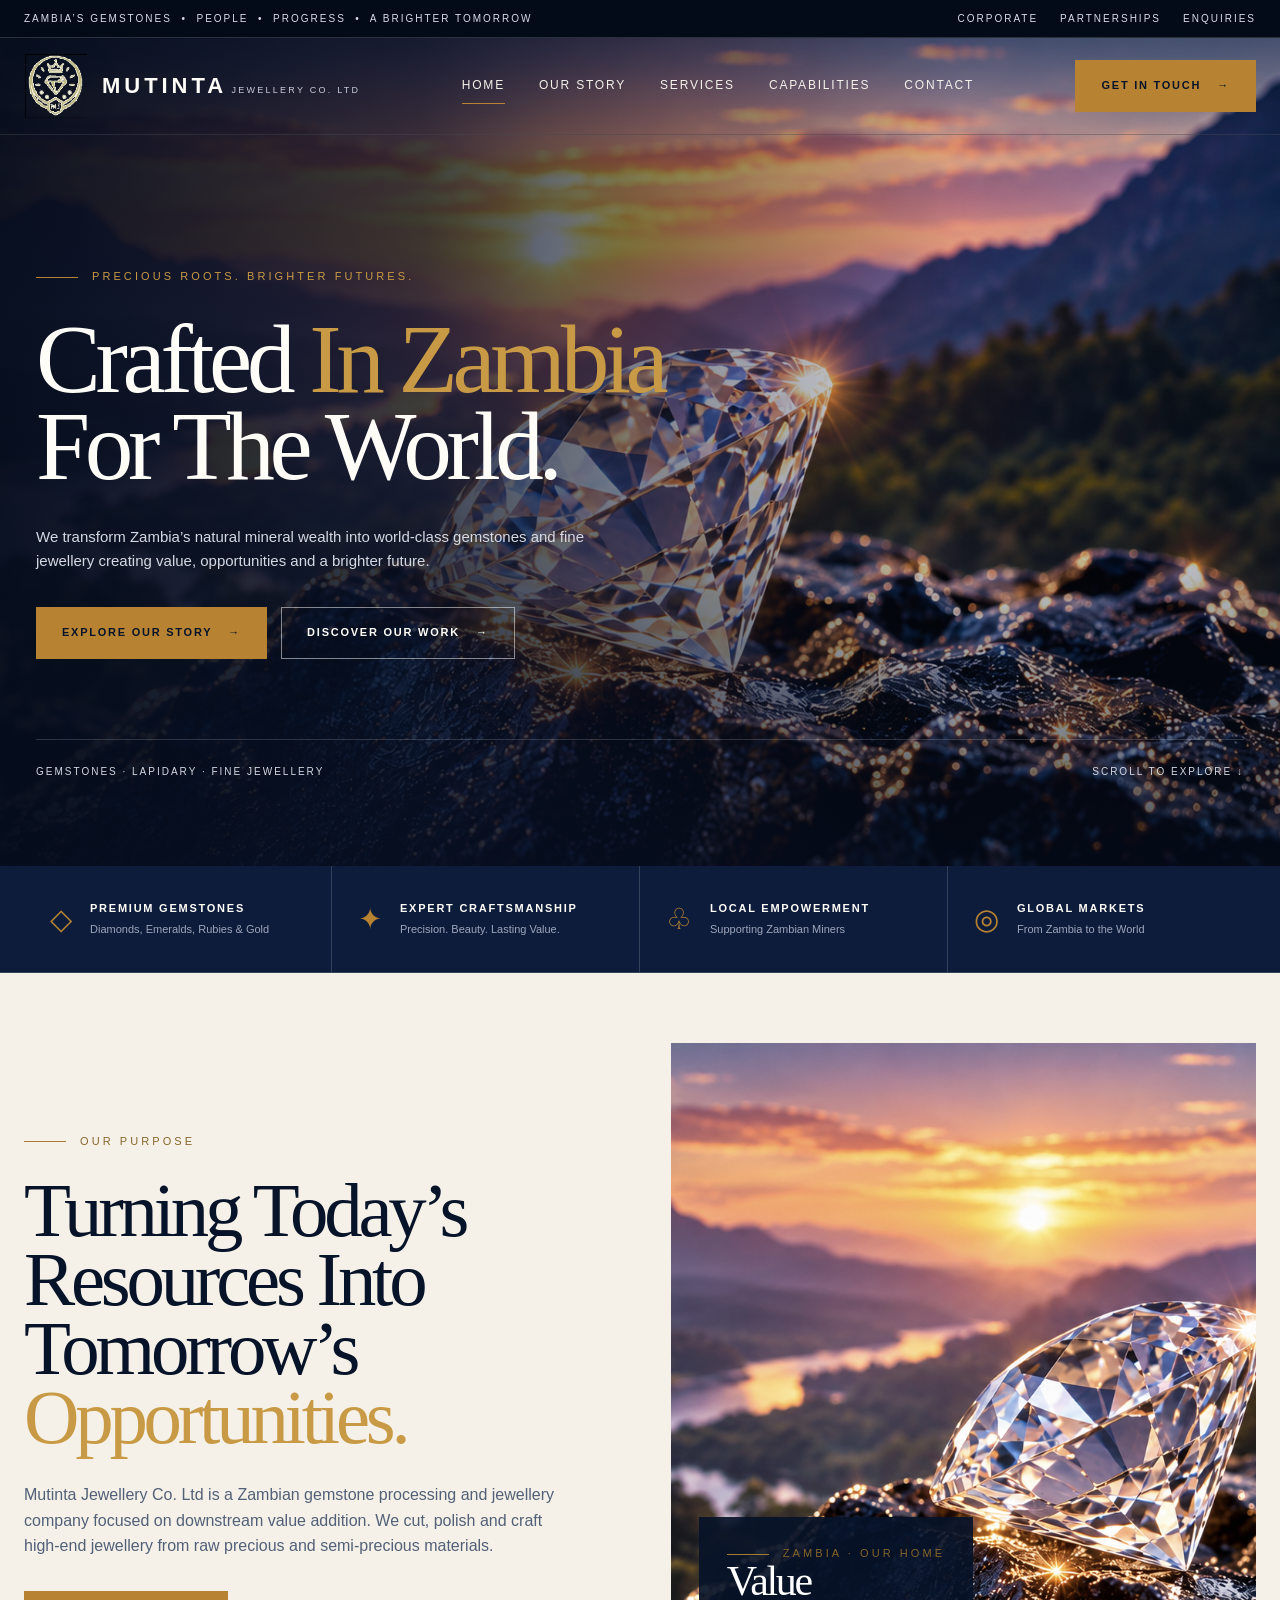
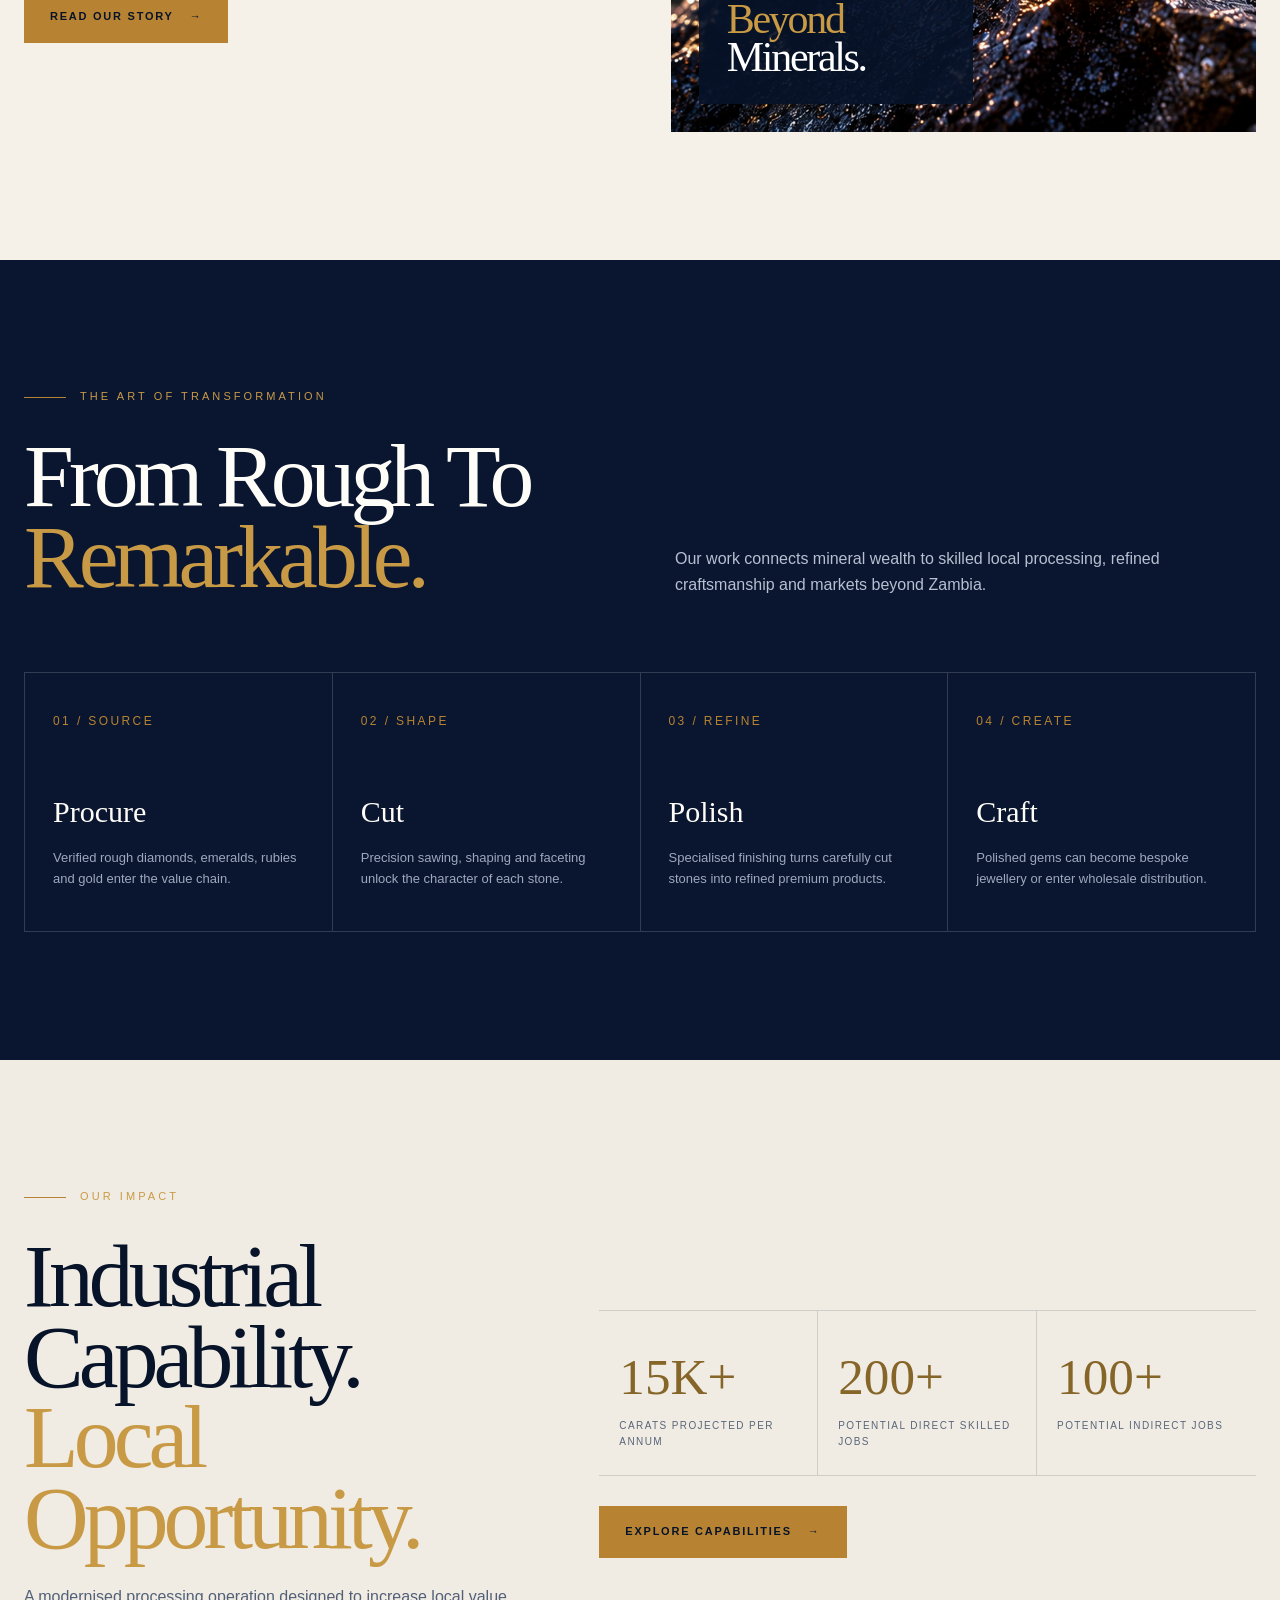
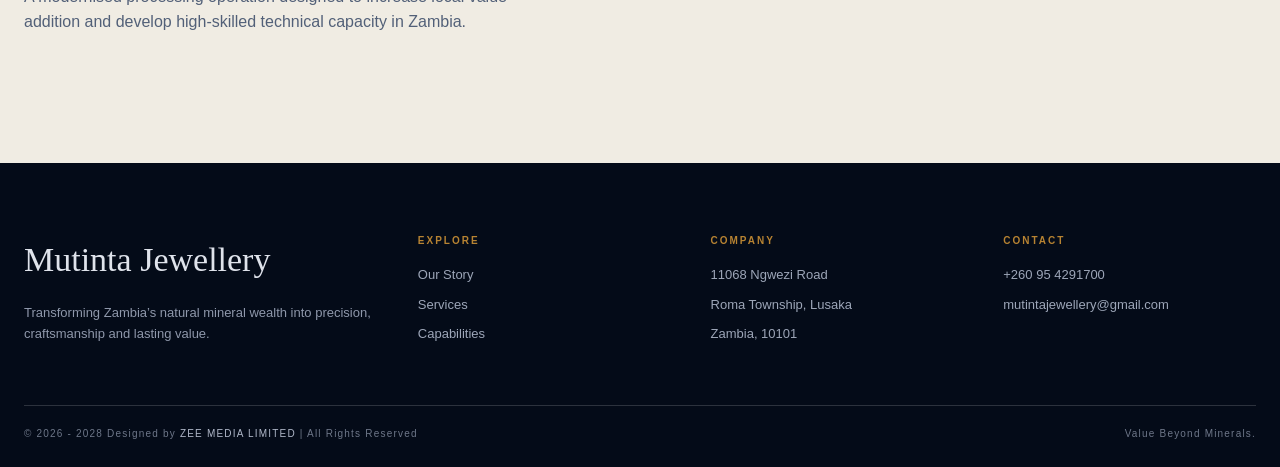
==== index.html @ 6885ca2f "first commit" ====
<!DOCTYPE html>
<html lang="en">
<head>
  <meta charset="UTF-8">
  <meta name="viewport" content="width=device-width, initial-scale=1.0">
  <meta name="description" content="Mutinta Jewellery Co. Ltd — Zambian gemstone processing, lapidary services and fine jewellery.">
  <title>Home | Mutinta Jewellery Co. Ltd</title>
  <link rel="stylesheet" href="style.css">
  <link rel="icon" type="image/png" href="assets/logo.png">
</head>
<body>

<header class="site-header">
  <div class="container nav">
    <a class="brand" href="index.html" aria-label="Mutinta Jewellery home">
      <img class="brand-logo" src="[data-uri]" alt="Mutinta Jewellery Co. Ltd logo">
      <span>
        <span class="brand-name">MUTINTA</span>
        <span class="brand-sub">JEWELLERY CO. LTD</span>
      </span>
    </a>

    <button class="menu-btn" type="button" aria-label="Open menu">☰</button>

    <nav class="nav-links" aria-label="Primary navigation">
      <a class="active" href="index.html">Home</a>
      <a class="" href="about.html">Our Story</a>
      <a class="" href="services.html">Services</a>
      <a class="" href="capabilities.html">Capabilities</a>
      <a class="" href="contact.html">Contact</a>
    </nav>

    <a class="nav-cta" href="contact.html">Get in touch <span>→</span></a>
  </div>
</header>


<div class="topbar">
  <div class="container">
    <span>Zambia’s gemstones&nbsp;&nbsp;•&nbsp;&nbsp;People&nbsp;&nbsp;•&nbsp;&nbsp;Progress&nbsp;&nbsp;•&nbsp;&nbsp;A brighter tomorrow</span>
    <span class="topbar-links"><span>Corporate</span><span>Partnerships</span><span>Enquiries</span></span>
  </div>
</div>

<main>
<section class="hero">
  <div class="hero-media" aria-hidden="true"></div>
  <div class="container hero-inner">
    <div class="hero-grid">
      <div>
        <div class="eyebrow reveal">Precious roots. Brighter futures.</div>
        <h1 class="display reveal">Crafted <span class="gold">In Zambia</span><br>For The World.</h1>
        <p class="hero-copy reveal">
          We transform Zambia’s natural mineral wealth into world-class gemstones and fine jewellery 
          creating value, opportunities and a brighter future.
        </p>
        <div class="hero-actions reveal">
          <a class="button" href="about.html">Explore our story <span>→</span></a>
          <a class="button ghost" href="services.html">Discover our work <span>→</span></a>
        </div>
      </div>


    </div>

    <div class="hero-bottom reveal">
      <span>Gemstones · Lapidary · Fine Jewellery</span>
      <span>Scroll to explore ↓</span>
    </div>
  </div>
</section>

<section class="feature-strip">
  <div class="container feature-grid">
    <div class="feature"><div class="feature-icon">◇</div><div><strong>Premium Gemstones</strong><span>Diamonds, Emeralds, Rubies & Gold</span></div></div>
    <div class="feature"><div class="feature-icon">✦</div><div><strong>Expert Craftsmanship</strong><span>Precision. Beauty. Lasting Value.</span></div></div>
    <div class="feature"><div class="feature-icon">♧</div><div><strong>Local Empowerment</strong><span>Supporting Zambian Miners</span></div></div>
    <div class="feature"><div class="feature-icon">◎</div><div><strong>Global Markets</strong><span>From Zambia to the World</span></div></div>
  </div>
</section>

<section class="light-section section">
  <div class="container purpose-grid">
    <div class="purpose-copy reveal">
      <div class="eyebrow">Our purpose</div>
      <h2 class="display">Turning Today’s Resources Into Tomorrow’s <span class="gold">Opportunities.</span></h2>
      <p>
        Mutinta Jewellery Co. Ltd is a Zambian gemstone processing and jewellery company focused on
        downstream value addition. We cut, polish and craft high-end jewellery from raw precious and
        semi-precious materials.
      </p>
      <a class="button" href="about.html" style="margin-top:32px">Read our story <span>→</span></a>
    </div>
    <div class="purpose-media reveal">
      <img src="assets/hero.jpg" alt="Gemstone against a Zambian-inspired landscape">
      <div class="purpose-card">
        <div class="eyebrow">Zambia · Our home</div>
        <div class="display">Value<br><span class="gold">Beyond</span><br>Minerals.</div>
      </div>
    </div>
  </div>
</section>

<section class="process section">
  <div class="container">
    <div class="process-head">
      <div class="reveal"><div class="eyebrow">The art of transformation</div><h2 class="display">From Rough To <span class="gold">Remarkable.</span></h2></div>
      <p class="reveal">Our work connects mineral wealth to skilled local processing, refined craftsmanship and markets beyond Zambia.</p>
    </div>

    <div class="process-grid">
      <article class="process-item reveal"><span class="process-no">01 / SOURCE</span><h3>Procure</h3><p>Verified rough diamonds, emeralds, rubies and gold enter the value chain.</p></article>
      <article class="process-item reveal"><span class="process-no">02 / SHAPE</span><h3>Cut</h3><p>Precision sawing, shaping and faceting unlock the character of each stone.</p></article>
      <article class="process-item reveal"><span class="process-no">03 / REFINE</span><h3>Polish</h3><p>Specialised finishing turns carefully cut stones into refined premium products.</p></article>
      <article class="process-item reveal"><span class="process-no">04 / CREATE</span><h3>Craft</h3><p>Polished gems can become bespoke jewellery or enter wholesale distribution.</p></article>
    </div>
  </div>
</section>

<section class="capacity section">
  <div class="container capacity-grid">
    <div class="reveal">
      <div class="eyebrow">Our impact</div>
      <h2 class="display">Industrial Capability.<br><span class="gold">Local Opportunity.</span></h2>
      <p class="capacity-text">A modernised processing operation designed to increase local value addition and develop high-skilled technical capacity in Zambia.</p>
    </div>
    <div class="reveal">
      <div class="stat-grid">
        <div class="stat"><div class="stat-number">15K+</div><div class="stat-label">Carats projected per annum</div></div>
        <div class="stat"><div class="stat-number">200+</div><div class="stat-label">Potential direct skilled jobs</div></div>
        <div class="stat"><div class="stat-number">100+</div><div class="stat-label">Potential indirect jobs</div></div>
      </div>
      <a class="button" href="capabilities.html" style="margin-top:30px">Explore capabilities <span>→</span></a>
    </div>
  </div>
</section>
</main>


<footer>
  <div class="container">
    <div class="footer-grid">
      <div class="footer-brand">
        <h2>Mutinta Jewellery</h2>
        <p>Transforming Zambia’s natural mineral wealth into precision, craftsmanship and lasting value.</p>
      </div>
      <div>
        <h3>Explore</h3>
        <ul>
          <li><a href="about.html">Our Story</a></li>
          <li><a href="services.html">Services</a></li>
          <li><a href="capabilities.html">Capabilities</a></li>
        </ul>
      </div>
      <div>
        <h3>Company</h3>
        <ul>
          <li>11068 Ngwezi Road</li>
          <li>Roma Township, Lusaka</li>
          <li>Zambia, 10101</li>
        </ul>
      </div>
      <div>
        <h3>Contact</h3>
        <ul>
          <li><a href="tel:+260954291700">+260 95 4291700</a></li>
          <li><a href="mailto:mutintajewellery@gmail.com">mutintajewellery@gmail.com</a></li>
        </ul>
      </div>
    </div>
    <div class="footer-bottom">
     <span>
          &copy 2026 - 2028 Designed by
          <a href="https://zeemediatechnologies.com" target="_blank" rel="noopener noreferrer">
           ZEE MEDIA LIMITED
          </a>
          | All Rights Reserved
      </span>
      <span>Value Beyond Minerals.</span>
    </div>
  </div>
</footer>

<script src="script.js"></script>
</body>
</html>
---- style.css ----
/* =========================================================
   MUTINTA JEWELLERY — DESIGN 03
   Palette: Midnight Navy / Indigo / Champagne Gold / Ivory
   ========================================================= */

/* ---------- 01. RESET & TOKENS ---------- */
:root{
  --navy:#071329;
  --navy-2:#0d1c3b;
  --indigo:#202b56;
  --gold:#b78332;
  --gold-soft:#c99a45;
  --ivory:#f5f1e8;
  --white:#fffdf8;
  --muted:#b9bfd0;
  --line:rgba(255,255,255,.16);
  --dark-line:rgba(7,19,41,.14);
  --serif:Georgia,"Times New Roman",serif;
  --sans:Inter,Arial,Helvetica,sans-serif;
  --ease:cubic-bezier(.2,.8,.2,1);
  --max:1400px;
}

*{box-sizing:border-box;margin:0;padding:0}
html{scroll-behavior:smooth}
body{
  background:var(--navy);
  color:var(--white);
  font-family:var(--sans);
  line-height:1.6;
  overflow-x:hidden;
}
img{display:block;max-width:100%}
a{color:inherit;text-decoration:none}
button,input,textarea,select{font:inherit}
button{cursor:pointer}
::selection{background:var(--gold);color:var(--navy)}

.container{width:min(calc(100% - 48px),var(--max));margin:auto}
.section{padding:clamp(80px,10vw,160px) 0}
.eyebrow{
  display:flex;align-items:center;gap:14px;
  font-size:11px;letter-spacing:.28em;text-transform:uppercase;
  color:var(--gold-soft)
}
.eyebrow::before{content:"";width:42px;height:1px;background:var(--gold)}
.display{
  font-family:var(--serif);
  font-weight:400;
  letter-spacing:-.055em;
  line-height:.9;
}
.gold{color:var(--gold-soft)}
.muted{color:var(--muted)}
.reveal{opacity:0;transform:translateY(28px);transition:opacity .9s var(--ease),transform .9s var(--ease)}
.reveal.is-visible{opacity:1;transform:none}

/* ---------- 02. TOP BAR ---------- */
.topbar{
  min-height:38px;
  display:flex;align-items:center;
  background:#040b18;
  border-bottom:1px solid var(--line);
  font-size:10px;letter-spacing:.2em;text-transform:uppercase;
  color:#d7dbea; 
 
}
.topbar .container{display:flex;justify-content:space-between;gap:20px}
.topbar-links{display:flex;gap:22px} 

/* ---------- 03. HEADER ---------- */
.site-header{
  position:absolute;z-index:20;top:38px;left:0;right:0;
  border-bottom:1px solid rgba(255,255,255,.1);
  background:linear-gradient(to bottom,rgba(4,11,24,.35),transparent);
}
.nav{
  min-height:96px;
  display:flex;align-items:center;justify-content:space-between;gap:30px;
}
.brand{display:flex;align-items:center;gap:14px;min-width:250px}
.brand-logo{
  width:64px;height:64px;object-fit:contain;
  filter:drop-shadow(0 6px 18px rgba(0,0,0,.18));
}
.brand-name{font-size:22px;letter-spacing:.18em;font-weight:600}
.brand-sub{font-size:9px;letter-spacing:.25em;color:#c9cdd9;margin-top:2px}
.nav-links{display:flex;align-items:center;gap:34px;font-size:12px;letter-spacing:.15em;text-transform:uppercase}
.nav-links a{position:relative;padding:8px 0;color:#f4f2eb}
.nav-links a::after{
  content:"";position:absolute;left:0;right:100%;bottom:0;height:1px;
  background:var(--gold);transition:right .35s var(--ease)
}
.nav-links a:hover::after,.nav-links a.active::after{right:0}
.nav-cta,.button{
  display:inline-flex;align-items:center;justify-content:center;gap:16px;
  min-height:52px;padding:0 25px;
  background:var(--gold);color:#071329;
  border:1px solid var(--gold);
  text-transform:uppercase;letter-spacing:.16em;font-size:11px;font-weight:700;
  transition:transform .3s var(--ease),background .3s ease,color .3s ease;
}
.nav-cta:hover,.button:hover{transform:translateY(-3px);background:var(--gold-soft)}
.button.ghost{
  background:transparent;color:var(--white);border-color:rgba(255,255,255,.5)
}
.button.ghost:hover{background:rgba(255,255,255,.08)}
.menu-btn{display:none;background:none;border:0;color:white;font-size:26px}

/* ---------- 04. HERO ---------- */
.hero{
  min-height:92svh;
  position:relative;
  display:flex;align-items:flex-end;
  overflow:hidden;
  background:#070f22;
}
.hero-media{
  position:absolute;inset:0;
  background-image:
    linear-gradient(90deg,rgba(5,13,29,.96) 0%,rgba(7,16,36,.78) 33%,rgba(7,16,36,.12) 75%,rgba(7,16,36,.2)),
    linear-gradient(0deg,rgba(5,13,29,.65),transparent 45%),
    url("assets/hero.jpg");
  /* Keep the source artwork visible instead of forcing an aggressive full-screen crop. */
  background-size:auto 100%;
  background-repeat:no-repeat;
  background-position:right center;
  background-color:#071329;
  transform:scale(1.01);
  animation:heroZoom 16s ease-out forwards;
}
@keyframes heroZoom{to{transform:scale(1)}}
.hero-inner{
  position:relative;
  z-index:2;
 width: min(calc(100% - 72px), 1440px);
  margin:0 auto;
  padding:145px 0 86px;
}
.hero-grid{
  display:grid;
  grid-template-columns:minmax(0, 1fr) minmax(250px, 360px);
  gap:clamp(45px,6vw,95px);
  align-items:end;
}
.hero h1{
  font-size:clamp(58px,7.6vw,132px);
  max-width:860px;
  text-wrap:balance;
  margin-top: 30px;
}
.hero-copy{
  max-width:600px;
  margin-top:34px;
  font-size:clamp(15px,1.15vw,17px);
  color:#d5d9e3;
}
.hero-actions{
  display:flex;
  flex-wrap:wrap;
  gap:14px;
  margin-top:34px;
}
.hero-side{
  justify-self:end;
  width:min(100%, 330px);
  max-width:330px;
  border-left:1px solid rgba(240,210,154,.55);
  padding-left:28px;
}
.hero-side h3{font-family:var(--serif);font-size:32px;font-weight:400;line-height:1.05}
.hero-side p{margin-top:18px;color:#c6cad6;font-size:12px;letter-spacing:.12em;text-transform:uppercase}
.hero-bottom{
  margin-top:80px;padding-top:24px;border-top:1px solid var(--line);
  display:flex;justify-content:space-between;gap:20px;
  color:#d4d8e2;font-size:10px;letter-spacing:.2em;text-transform:uppercase;
}

/* ---------- 05. FEATURE STRIP ---------- */
.feature-strip{
  background:var(--navy-2);border-bottom:1px solid var(--line);
}
.feature-grid{display:grid;grid-template-columns:repeat(4,1fr)}
.feature{
  padding:30px 26px;border-right:1px solid var(--line);
  display:flex;gap:18px;align-items:center
}
.feature:last-child{border-right:0}
.feature-icon{font-family:var(--serif);font-size:29px;color:var(--gold)}
.feature strong{display:block;font-size:11px;letter-spacing:.16em;text-transform:uppercase}
.feature span{display:block;color:#9ea6bb;font-size:11px;margin-top:4px}

/* ---------- 06. PURPOSE ---------- */
.light-section{background:var(--ivory);color:var(--navy); padding-top:70px;}
.light-section .eyebrow{color:#866529}
.light-section .eyebrow::before{background:#a67b32}
.purpose-grid{display:grid;grid-template-columns:1.05fr .95fr;gap:0;min-height:650px}
.purpose-copy{padding:clamp(50px,7vw,100px) clamp(20px,7vw,100px) clamp(50px,7vw,100px) 0}
.purpose-copy h2{font-size:clamp(48px,6vw,88px);margin-top:25px}
.purpose-copy p{max-width:570px;margin-top:30px;color:#526078;font-size:16px}
.purpose-media{position:relative;min-height:550px;overflow:hidden}
.purpose-media img{width:100%;height:100%;object-fit:cover;filter:saturate(.8)}
.purpose-card{
  position:absolute;left:28px;bottom:28px;
  background:rgba(7,19,41,.92);color:white;
  padding:28px;max-width:300px;
}
.purpose-card .display{font-size:42px}

/* ---------- 07. PROCESS ---------- */
.process{background:#0a1630}
.process-head{display:grid;grid-template-columns:1fr 1fr;gap:70px;align-items:end}
.process-head h2{font-size:clamp(50px,7vw,105px);margin-top: 30px;}
.process-head p{color:#b7bfd0;max-width:500px}
.process-grid{
  margin-top:75px;display:grid;grid-template-columns:repeat(4,1fr);
  border-top:1px solid var(--line);border-left:1px solid var(--line)
}
.process-item{padding:34px 28px 42px;border-right:1px solid var(--line);border-bottom:1px solid var(--line);min-height:250px}
.process-no{font-size:12px;color:var(--gold);letter-spacing:.2em}
.process-item h3{font-family:var(--serif);font-size:30px;font-weight:400;margin-top:55px}
.process-item p{color:#9ea8bd;font-size:13px;margin-top:12px}

/* ---------- 08. CAPACITY ---------- */
.capacity{background:#f0ece3;color:var(--navy)}
.capacity-grid{display:grid;grid-template-columns:.85fr 1.15fr;gap:90px;align-items:center}
.capacity h2{font-size:clamp(50px,7vw,100px);margin-top: 30px;}
.capacity-text{color:#526078;max-width:520px;margin-top:25px}
.stat-grid{display:grid;grid-template-columns:repeat(3,1fr);border-top:1px solid var(--dark-line);border-bottom:1px solid var(--dark-line);margin-top:45px}
.stat{padding:25px 20px;border-right:1px solid var(--dark-line)}
.stat:last-child{border-right:0}
.stat-number{font-family:var(--serif);font-size:clamp(38px,4vw,58px);color:#866529}
.stat-label{font-size:10px;text-transform:uppercase;letter-spacing:.14em;color:#59657a}

/* ---------- 09. SERVICES ---------- */
.services{background:var(--navy);color:white}
.services-intro{display:grid;grid-template-columns:1fr 1fr;gap:70px}
.services-intro h1{font-size:clamp(65px,9vw,135px)}
.services-intro p{align-self:start;max-width:520px;color:#526078;margin-top: 125px;}
.service-list{margin-top:80px;border-top:1px solid var(--line)}
.service-row{
  display:grid;grid-template-columns:90px 1fr 1.2fr 80px;
  gap:25px;align-items:center;
  padding:34px 0;border-bottom:1px solid var(--line);
  transition:padding .4s var(--ease),background .4s ease;
}
.service-row:hover{padding-left:20px;padding-right:20px;background:rgba(255,255,255,.025)}
.service-number{color:var(--gold);font-size:12px;letter-spacing:.2em}
.service-row h2{font-family:var(--serif);font-size:clamp(30px,3vw,48px);font-weight:400}
.service-row p{color:#aeb6c7;font-size:13px}
.service-arrow{font-size:25px;color:var(--gold);text-align:right}

/* ---------- 10. CONTACT ---------- */
.contact{background:#f5f1e8;color:var(--navy)}
.contact-grid{display:grid;grid-template-columns:.8fr 1.2fr;gap:100px}
.contact h1{font-size:clamp(60px,8vw,120px);margin:30px}
.contact-lead{color:#59657a;max-width:470px;margin-top:25px}
.contact-details{margin-top:55px;display:grid;gap:20px}
.detail-label{font-size:10px;letter-spacing:.2em;text-transform:uppercase;color:#8a6a30}
.detail-value{font-size:15px;margin-top:4px}
.form{
  background:white;padding:clamp(28px,5vw,65px);
  box-shadow:0 20px 80px rgba(7,19,41,.09)
}
.form-grid{display:grid;grid-template-columns:1fr 1fr;gap:20px}
.field{display:grid;gap:8px;margin-bottom:20px}
.field.full{grid-column:1/-1}
.field label{font-size:10px;text-transform:uppercase;letter-spacing:.16em;color:#866529}
.field input,.field textarea,.field select{
  width:100%;border:0;border-bottom:1px solid #cbd0d8;
  padding:14px 0;outline:0;background:transparent;color:var(--navy);
}
.field textarea{min-height:110px;resize:vertical}
.field input:focus,.field textarea:focus,.field select:focus{border-color:#9c722a}
.form-note{font-size:11px;color:#778197;margin-top:15px}

/* ---------- 11. FOOTER ---------- */
footer{background:#040b18;color:#dfe3eb;padding:70px 0 25px}
.footer-grid{display:grid;grid-template-columns:1.4fr 1fr 1fr 1fr;gap:40px}
.footer-brand h2{font-family:var(--serif);font-weight:400;font-size:34px}
.footer-brand p{max-width:350px;color:#8f98ab;margin-top:16px;font-size:13px}
footer h3{font-size:10px;letter-spacing:.2em;text-transform:uppercase;color:var(--gold)}
footer ul{list-style:none;margin-top:16px;display:grid;gap:9px;color:#9da6b8;font-size:13px}
.footer-bottom{margin-top:60px;padding-top:20px;border-top:1px solid var(--line);display:flex;justify-content:space-between;color:#6e7789;font-size:10px;letter-spacing:.12em}
.footer-bottom a{
  color:#aeb6c7;
  text-decoration:none;
  transition:color .3s ease;
}

.footer-bottom a:hover{
  color:var(--gold);
}
/* ---------- 12. PAGE HERO ---------- */
.page-hero{
  min-height:65vh;display:flex;align-items:flex-end;
  background:
    linear-gradient(90deg,rgba(5,13,29,.95),rgba(5,13,29,.35)),
    url("assets/hero.jpg") center/cover;
    
}
.page-hero-inner{padding:180px 0 80px}
.page-hero h1{
  font-size:clamp(65px,9vw,135px);
  max-width:1000px;
  margin-top: 30px;
}

/* ---------- 13. MOBILE ---------- */
@media(max-width:1050px){
  .nav-links{gap:20px}
  .nav-cta{display:none}
  .hero-grid,.capacity-grid,.purpose-grid,.contact-grid{grid-template-columns:1fr}
  .hero-side{justify-self:start;margin-top:50px;width:min(100%,320px)}
  .purpose-media{min-height:500px}
  .process-grid{grid-template-columns:1fr 1fr}
  .footer-grid{grid-template-columns:1fr 1fr}
}
@media(max-width:780px){
  .topbar {
    display:none;
  }
  .container{width:min(calc(100% - 32px),var(--max))}
  .topbar-links{display:none}
  .topbar .container{justify-content:center}
  .site-header{top:38px}
  .nav{min-height:82px}
  .brand-logo{width:50px;height:50px}
  .brand-name{font-size:17px}
  .brand-sub{font-size:7px}
  .menu-btn{display:block}
  .nav-links{
    position:absolute;top:82px;left:16px;right:16px;
    display:none;flex-direction:column;align-items:flex-start;gap:0;
    padding:10px 22px;background:rgba(4,11,24,.98);border:1px solid var(--line)
  }
  .nav-links.open{display:flex}
  .nav-links a{width:100%;padding:15px 0}
  .hero-media{
    background-size:auto 100%;
    background-position:center right;
  }
  .hero-inner{
    width:min(calc(100% - 32px), 680px);
    padding:145px 0 52px;
  }
  .hero h1{font-size:clamp(54px,14vw,82px);max-width:100%}
  .hero-copy{font-size:15px}
  .hero-bottom{margin-top:55px;display:block;line-height:2}
  .feature-grid{grid-template-columns:1fr 1fr}
  .feature{border-bottom:1px solid var(--line)}
  .feature:nth-child(2){border-right:0}
  .services-intro,.process-head{grid-template-columns:1fr}
  .service-row{grid-template-columns:45px 1fr 35px}
  .service-row p{grid-column:2}
  .service-arrow{grid-column:3;grid-row:1}
  .stat-grid{grid-template-columns:1fr}
  .stat{border-right:0;border-bottom:1px solid var(--dark-line)}
  .stat:last-child{border-bottom:0}
  .form-grid{grid-template-columns:1fr}
  .field.full{grid-column:auto}
  .footer-grid{grid-template-columns:1fr 1fr}
  .footer-bottom{display:grid;gap:10px}
}
@media(max-width:480px){
  .feature-grid{grid-template-columns:1fr}
  .feature{border-right:0}
  .footer-grid{grid-template-columns:1fr}
  .hero-actions .button{width:100%}
}

@media(max-width:380px){
  .hero-inner{width:calc(100% - 28px);padding-top:132px}
  .hero h1{font-size:clamp(46px,13.5vw,66px)}
  .hero-copy{font-size:14px;line-height:1.65}
  .hero-actions{flex-direction:column;align-items:stretch}
  .hero-actions .button{width:100%;min-height:50px}
}
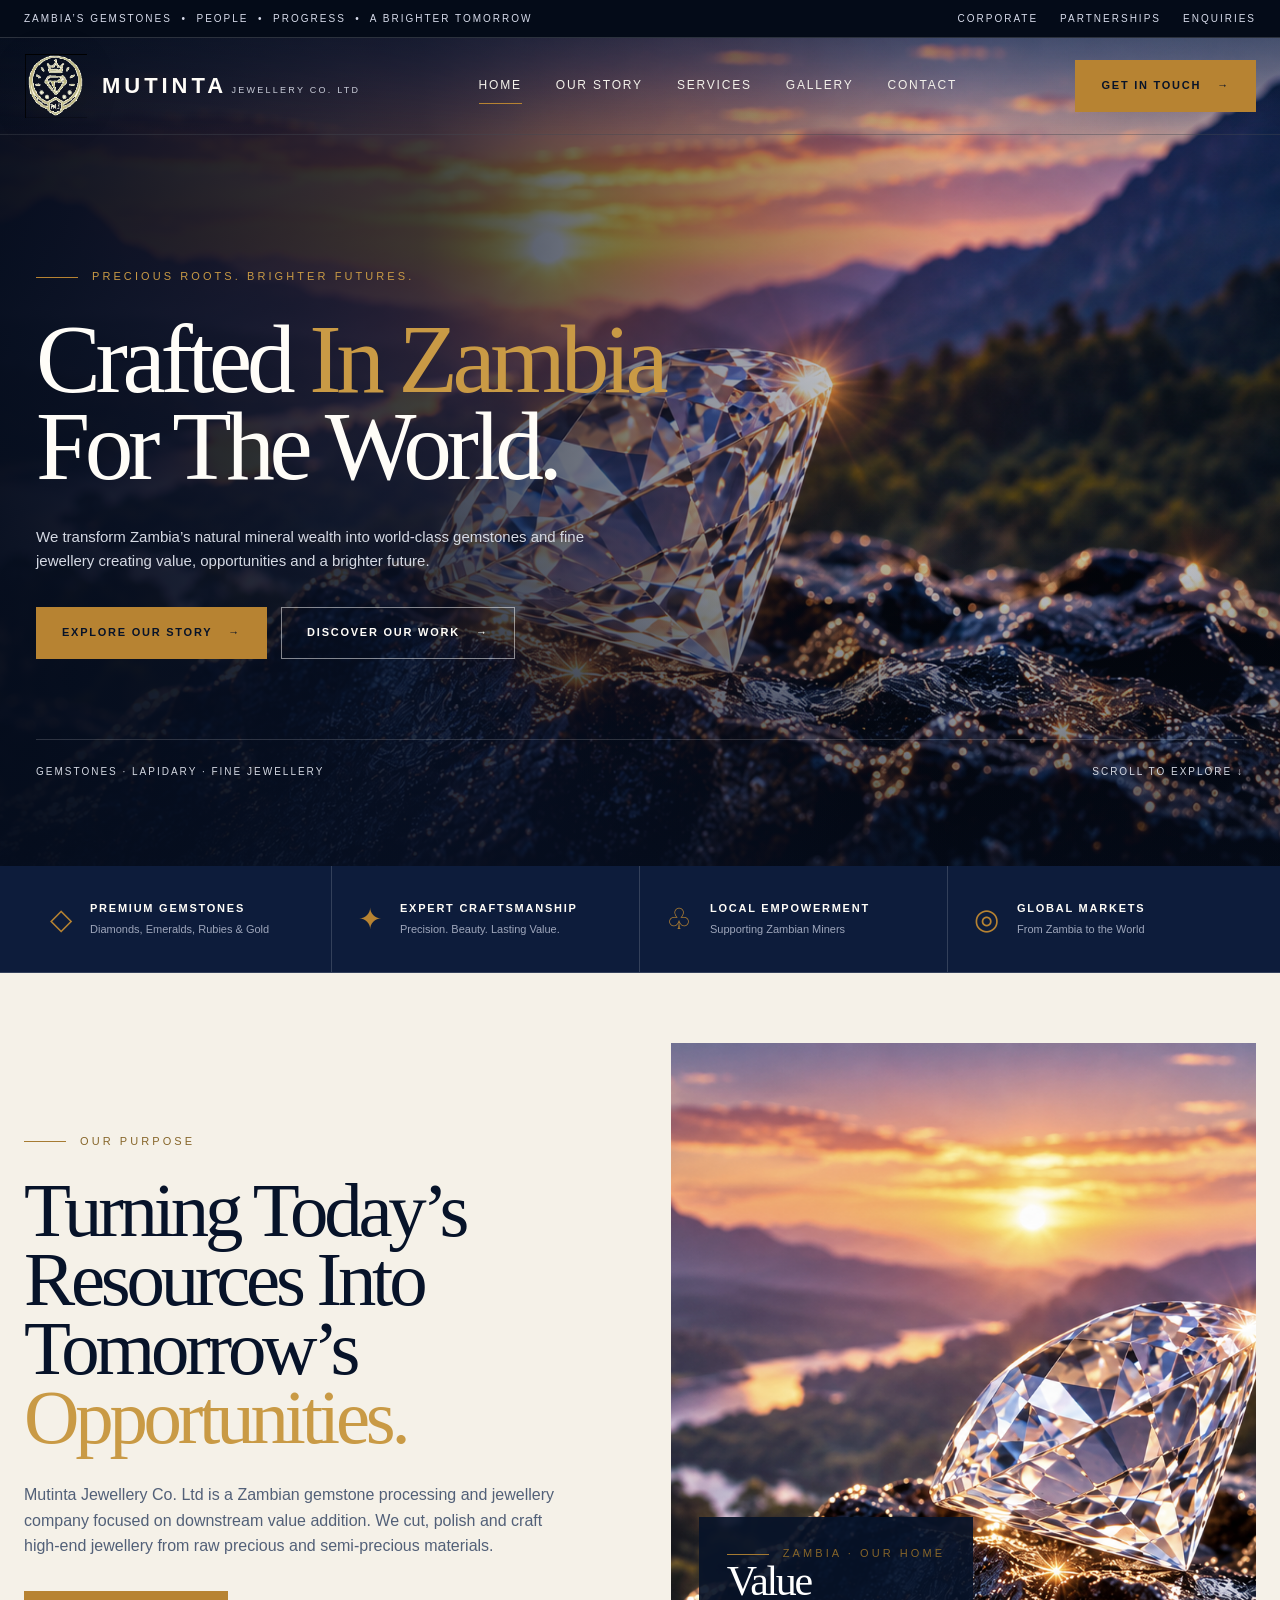
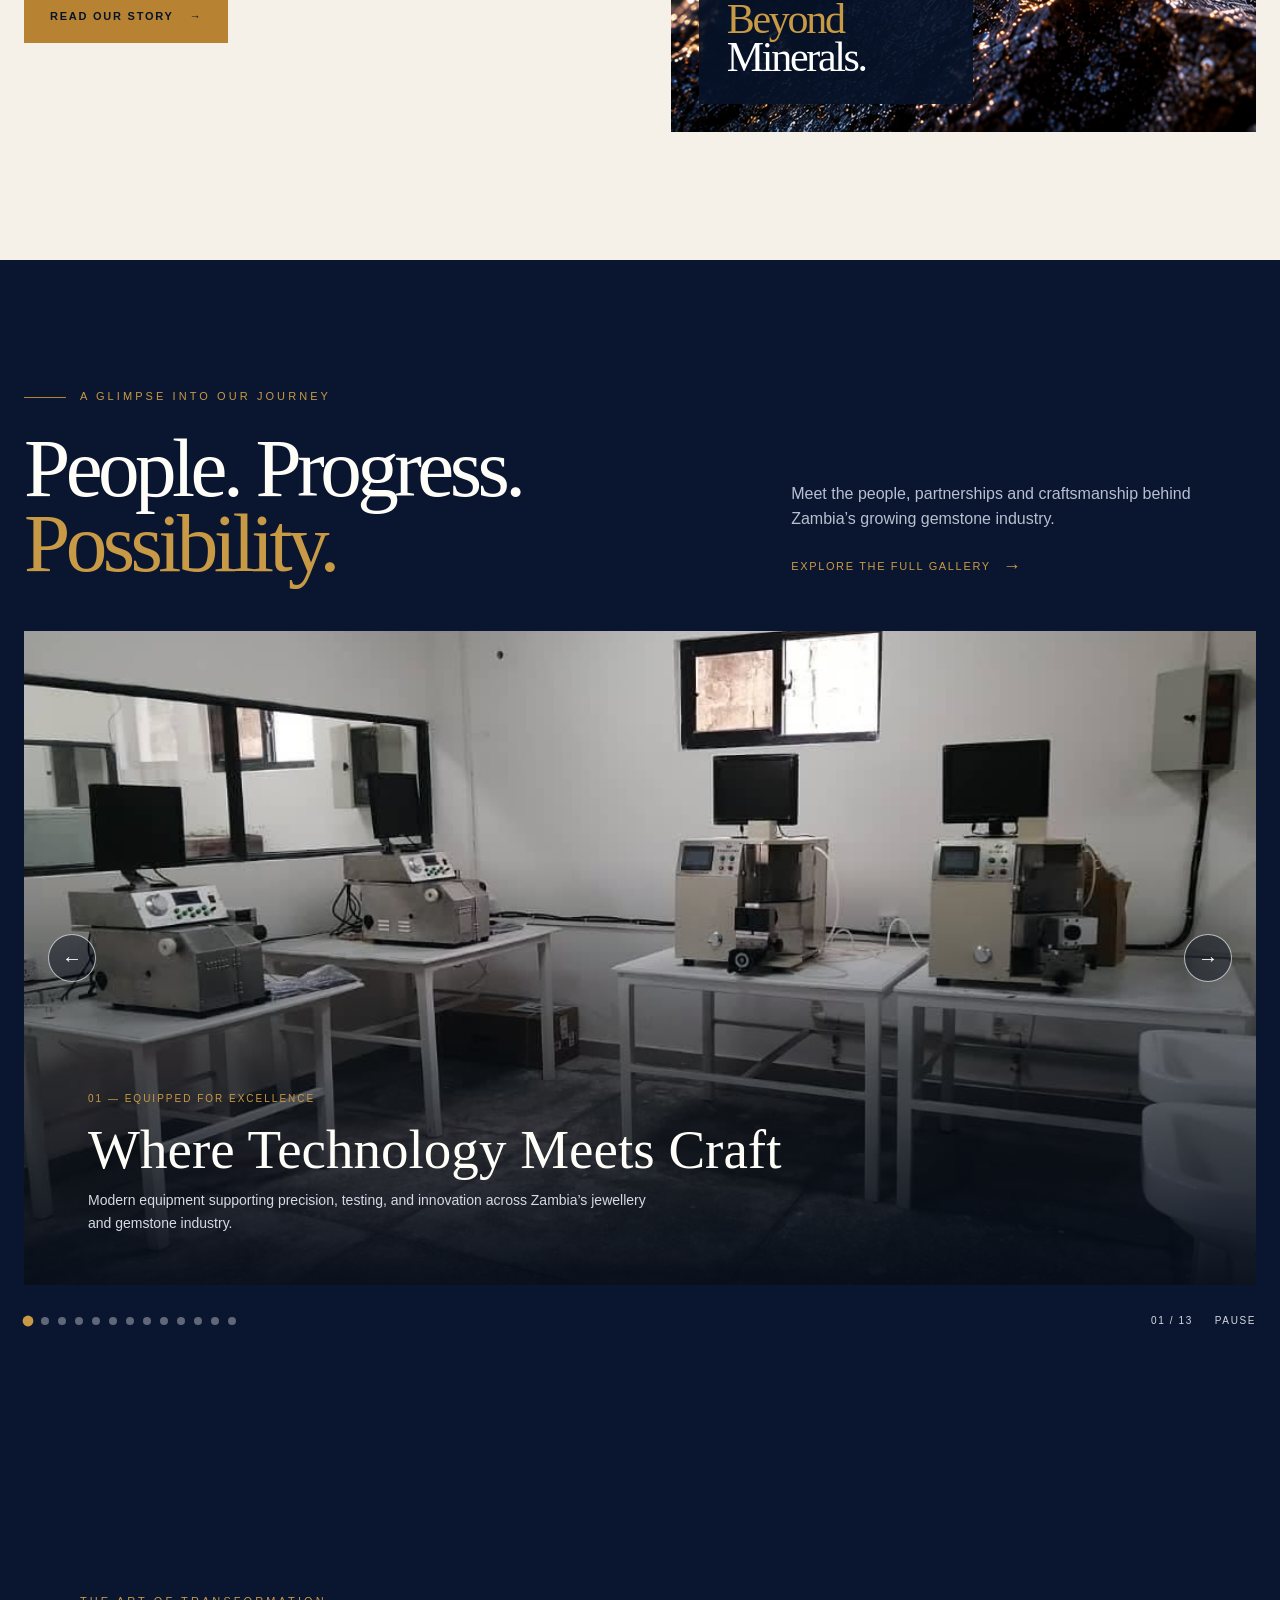
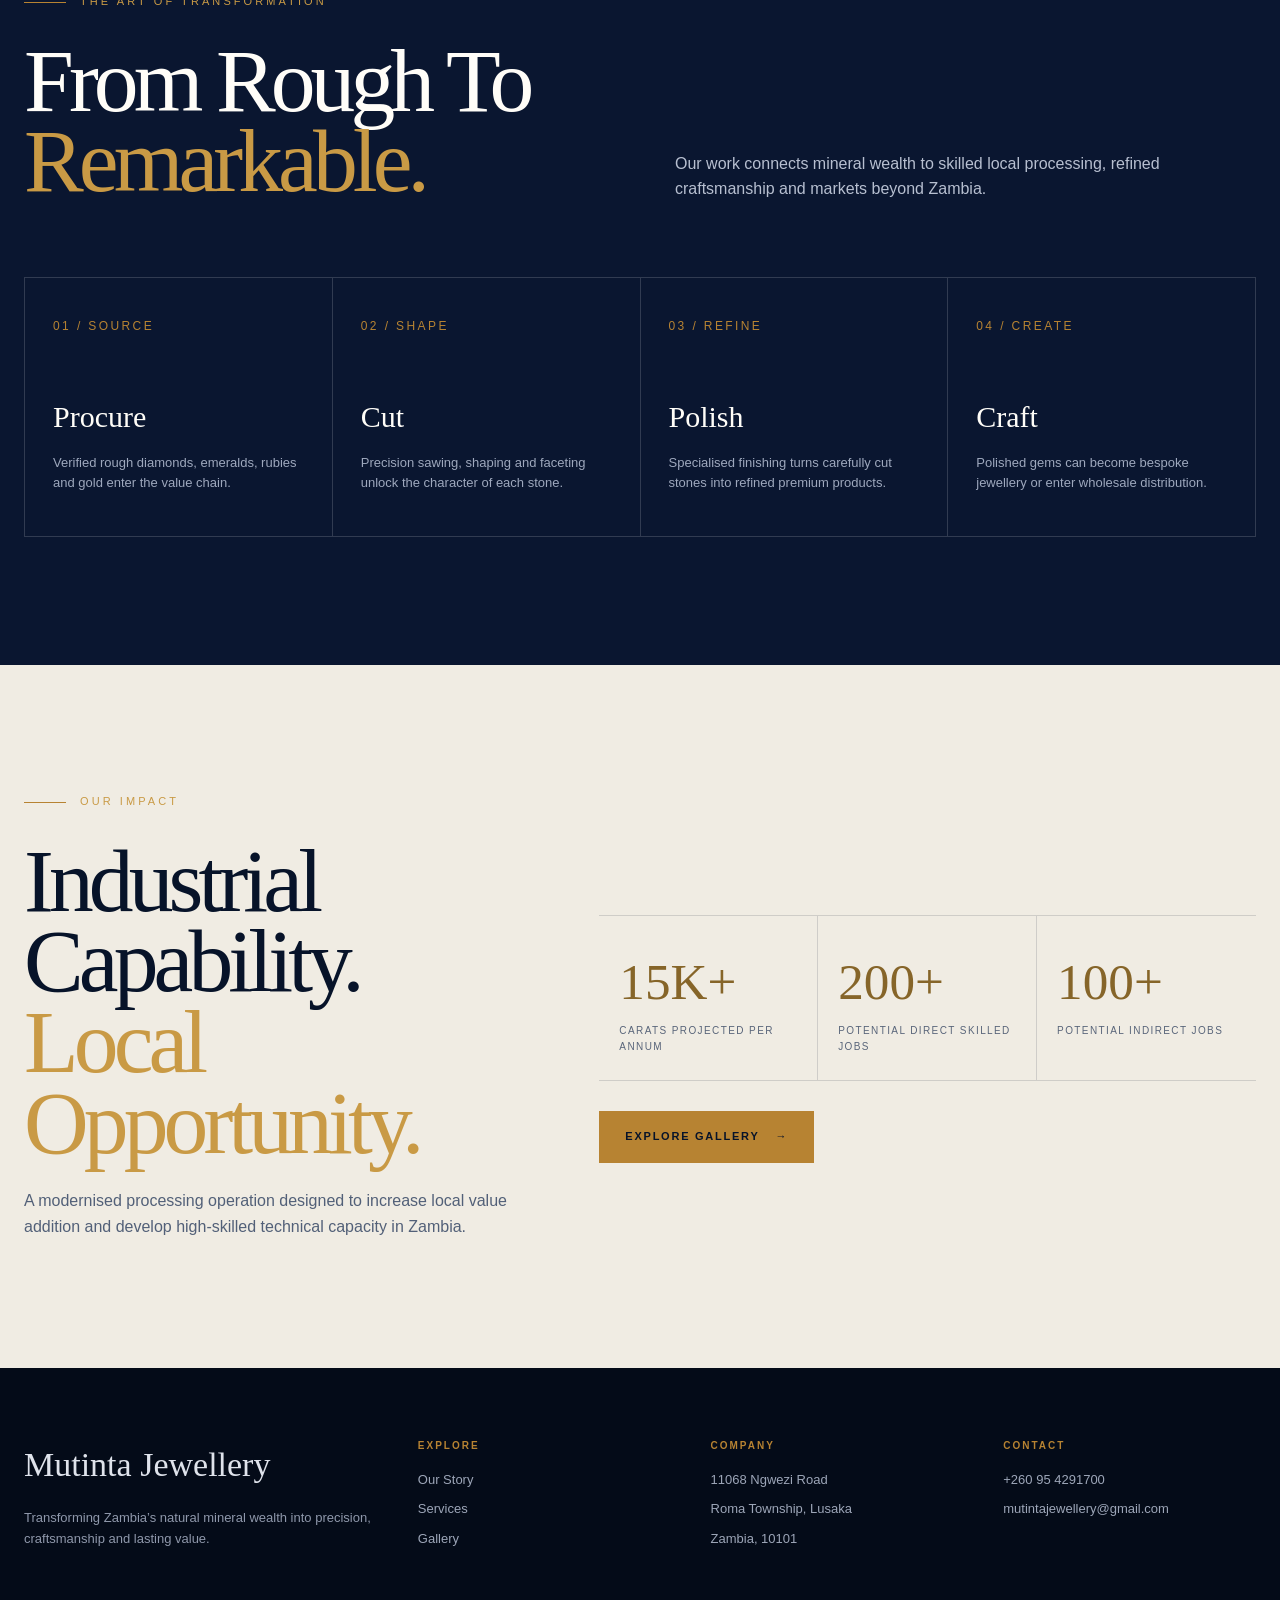
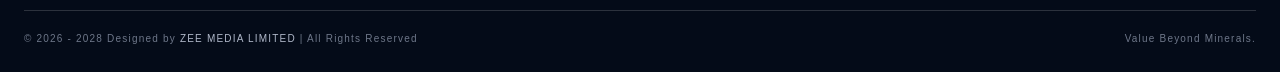
==== commit c9d8fd76: "Added gallary page" ====
--- a/index.html
+++ b/index.html
@@ -26,7 +26,7 @@
       <a class="active" href="index.html">Home</a>
       <a class="" href="about.html">Our Story</a>
       <a class="" href="services.html">Services</a>
-      <a class="" href="capabilities.html">Capabilities</a>
+      <a class="" href="gallary.html">Gallery</a>
       <a class="" href="contact.html">Contact</a>
     </nav>
 
@@ -92,10 +92,63 @@
       <a class="button" href="about.html" style="margin-top:32px">Read our story <span>→</span></a>
     </div>
     <div class="purpose-media reveal">
-      <img src="assets/hero.jpg" alt="Gemstone against a Zambian-inspired landscape">
+      <img src="assets/hero.png" alt="Gemstone against a Zambian-inspired landscape">
       <div class="purpose-card">
         <div class="eyebrow">Zambia · Our home</div>
         <div class="display">Value<br><span class="gold">Beyond</span><br>Minerals.</div>
+      </div>
+    </div>
+  </div>
+</section>
+
+<section class="gallery-showcase section" aria-labelledby="gallery-showcase-title">
+  <div class="container">
+    <div class="gallery-showcase-head">
+      <div>
+        <div class="eyebrow">A glimpse into our journey</div>
+        <h2 class="display" id="gallery-showcase-title">People. Progress. <span class="gold">Possibility.</span></h2>
+      </div>
+      <div>
+        <p>Meet the people, partnerships and craftsmanship behind Zambia’s growing gemstone industry.</p>
+        <a class="gallery-showcase-link" href="gallary.html">Explore the full gallery <span>→</span></a>
+      </div>
+    </div>
+
+    <div
+      class="home-carousel"
+      role="region"
+      aria-roledescription="carousel"
+      aria-label="Mutinta Jewellery gallery slideshow"
+      tabindex="0"
+    >
+      <div class="home-carousel-frame">
+        <img
+          class="home-carousel-image"
+          src="assets/tech_1.jpg"
+          alt="Industry partners gathered outside a facility"
+          decoding="async"
+        >
+        <div class="home-carousel-caption" aria-live="off">
+          <span class="home-carousel-number">01 — Equipped for Excellence</span>
+          <h3>Where Technology Meets Craft</h3>
+          <p>Modern equipment supporting precision, testing, and innovation across Zambia’s jewellery and gemstone industry.</p>
+        </div>
+        <button class="home-carousel-arrow home-carousel-previous" type="button" aria-label="Show previous slide">
+          <span aria-hidden="true">←</span>
+        </button>
+        <button class="home-carousel-arrow home-carousel-next" type="button" aria-label="Show next slide">
+          <span aria-hidden="true">→</span>
+        </button>
+      </div>
+
+      <div class="home-carousel-controls">
+        <div class="home-carousel-dots" aria-label="Choose a slide"></div>
+        <div class="home-carousel-utilities">
+          <span class="home-carousel-count" aria-live="polite" aria-atomic="true">01 / 13</span>
+          <button class="home-carousel-toggle" type="button" aria-label="Pause slideshow">
+            Pause
+          </button>
+        </div>
       </div>
     </div>
   </div>
@@ -130,7 +183,7 @@
         <div class="stat"><div class="stat-number">200+</div><div class="stat-label">Potential direct skilled jobs</div></div>
         <div class="stat"><div class="stat-number">100+</div><div class="stat-label">Potential indirect jobs</div></div>
       </div>
-      <a class="button" href="capabilities.html" style="margin-top:30px">Explore capabilities <span>→</span></a>
+      <a class="button" href="gallary.html" style="margin-top:30px">Explore gallery <span>→</span></a>
     </div>
   </div>
 </section>
@@ -149,7 +202,7 @@
         <ul>
           <li><a href="about.html">Our Story</a></li>
           <li><a href="services.html">Services</a></li>
-          <li><a href="capabilities.html">Capabilities</a></li>
+          <li><a href="gallary.html">Gallery</a></li>
         </ul>
       </div>
       <div>
--- a/style.css
+++ b/style.css
@@ -121,7 +121,7 @@
   background-image:
     linear-gradient(90deg,rgba(5,13,29,.96) 0%,rgba(7,16,36,.78) 33%,rgba(7,16,36,.12) 75%,rgba(7,16,36,.2)),
     linear-gradient(0deg,rgba(5,13,29,.65),transparent 45%),
-    url("assets/hero.jpg");
+    url("assets/hero.png");
   /* Keep the source artwork visible instead of forcing an aggressive full-screen crop. */
   background-size:auto 100%;
   background-repeat:no-repeat;
@@ -233,6 +233,85 @@
 .stat-number{font-family:var(--serif);font-size:clamp(38px,4vw,58px);color:#866529}
 .stat-label{font-size:10px;text-transform:uppercase;letter-spacing:.14em;color:#59657a}
 
+/* ---------- 09. GALLERY SHOWCASE ---------- */
+.gallery-showcase{background:#0a1630;color:var(--white)}
+.gallery-showcase-head{
+  display:grid;grid-template-columns:1.2fr .8fr;gap:70px;align-items:end;
+  margin-bottom:50px
+}
+.gallery-showcase-head h2{max-width:780px;margin-top:25px;font-size:clamp(48px,6.5vw,88px)}
+.gallery-showcase-head p{max-width:460px;color:#b7bfd0}
+.gallery-showcase-link{
+  display:inline-flex;align-items:center;gap:12px;margin-top:20px;
+  color:var(--gold-soft);font-size:11px;letter-spacing:.15em;text-transform:uppercase
+}
+.gallery-showcase-link span{font-size:18px;transition:transform .3s var(--ease)}
+.gallery-showcase-link:hover span{transform:translateX(4px)}
+.home-carousel{outline:none}
+.home-carousel:focus-visible{outline:2px solid var(--gold-soft);outline-offset:8px}
+.home-carousel-frame{
+  position:relative;aspect-ratio:16 / 8.5;min-height:360px;overflow:hidden;
+  background:#040b18
+}
+.home-carousel-frame::after{
+  content:"";position:absolute;inset:35% 0 0;
+  z-index:2;pointer-events:none;
+  background:linear-gradient(0deg,rgba(4,11,24,.93),transparent)
+}
+.home-carousel-image{
+  position:absolute;inset:0;width:100%;height:100%;object-fit:cover;object-position:center
+}
+.home-carousel-image-incoming{
+  z-index:1;opacity:0;transform:scale(1.025);
+  transition:opacity 1.3s cubic-bezier(.22,.61,.36,1),transform 2s cubic-bezier(.22,.61,.36,1)
+}
+.home-carousel-image-incoming.is-visible{opacity:1;transform:scale(1)}
+.home-carousel-caption{
+  position:absolute;z-index:3;left:clamp(24px,5vw,72px);right:clamp(90px,12vw,170px);
+  bottom:clamp(24px,4vw,56px);max-width:700px;
+  transition:opacity .45s ease,transform .65s cubic-bezier(.22,.61,.36,1)
+}
+.home-carousel.is-changing .home-carousel-caption{opacity:0;transform:translateY(12px)}
+.home-carousel-frame .home-carousel-image-incoming{pointer-events:none}
+@media(prefers-reduced-motion:reduce){
+  .home-carousel-image-incoming,.home-carousel-caption{transition:none}
+}
+.home-carousel-number{
+  color:var(--gold-soft);font-size:10px;letter-spacing:.2em;text-transform:uppercase
+}
+.home-carousel-caption h3{
+  margin-top:10px;font-family:var(--serif);font-weight:400;
+  font-size:clamp(30px,4.3vw,58px);line-height:1.08
+}
+.home-carousel-caption p{max-width:560px;margin-top:10px;color:#d5d9e3;font-size:14px}
+.home-carousel-arrow{
+  position:absolute;z-index:5;top:50%;width:48px;height:48px;
+  display:grid;place-items:center;transform:translateY(-50%);
+  border:1px solid rgba(255,255,255,.65);border-radius:50%;
+  background:rgba(4,11,24,.45);color:white;font-size:20px;
+  transition:background .25s ease,border-color .25s ease
+}
+.home-carousel-arrow:hover,.home-carousel-arrow:focus-visible{
+  background:var(--gold);border-color:var(--gold);color:var(--navy)
+}
+.home-carousel-previous{left:24px}
+.home-carousel-next{right:24px}
+.home-carousel-controls{display:flex;justify-content:space-between;align-items:center;gap:24px;padding-top:20px}
+.home-carousel-dots{display:flex;align-items:center;gap:9px;flex-wrap:wrap}
+.home-carousel-dot{
+  width:8px;height:8px;padding:0;border:0;border-radius:50%;
+  background:rgba(255,255,255,.35);transition:background .25s ease,transform .25s ease
+}
+.home-carousel-dot[aria-current="true"]{background:var(--gold-soft);transform:scale(1.35)}
+.home-carousel-dot:focus-visible,.home-carousel-toggle:focus-visible{
+  outline:2px solid var(--gold-soft);outline-offset:4px
+}
+.home-carousel-utilities{display:flex;align-items:center;gap:22px}
+.home-carousel-count,.home-carousel-toggle{
+  color:#d5d9e3;font-size:10px;letter-spacing:.16em;text-transform:uppercase
+}
+.home-carousel-toggle{padding:8px 0;border:0;background:transparent}
+
 /* ---------- 09. SERVICES ---------- */
 .services{background:var(--navy);color:white}
 .services-intro{display:grid;grid-template-columns:1fr 1fr;gap:70px}
@@ -297,7 +376,7 @@
   min-height:65vh;display:flex;align-items:flex-end;
   background:
     linear-gradient(90deg,rgba(5,13,29,.95),rgba(5,13,29,.35)),
-    url("assets/hero.jpg") center/cover;
+    url("assets/hero.png") center/cover;
     
 }
 .page-hero-inner{padding:180px 0 80px}
@@ -306,12 +385,43 @@
   max-width:1000px;
   margin-top: 30px;
 }
+.story-page-hero{background-position:center 44%}
+.story-page-inner{display:block}
+.story-page-inner h1{max-width:880px}
+.story-visuals{
+  display:grid;grid-template-columns:1.1fr .9fr;grid-template-rows:repeat(2,minmax(220px,1fr));
+  gap:18px;margin-top:70px
+}
+.story-visual-card{
+  position:relative;min-height:220px;overflow:hidden;background:var(--navy)
+}
+.story-visual-feature{grid-row:span 2;min-height:458px}
+.story-visual-card::after{
+  content:"";position:absolute;inset:35% 0 0;
+  background:linear-gradient(0deg,rgba(4,11,24,.82),transparent);pointer-events:none
+}
+.story-visual-card img{
+  width:100%;height:100%;position:absolute;inset:0;object-fit:cover;
+  transition:transform .8s var(--ease)
+}
+.story-visual-card:hover img{transform:scale(1.035)}
+.story-visual-card figcaption{
+  position:absolute;z-index:1;left:24px;right:20px;bottom:22px;
+  display:grid;gap:5px;color:white
+}
+.story-visual-card figcaption span{
+  color:var(--gold-soft);font-size:9px;letter-spacing:.2em;text-transform:uppercase
+}
+.story-visual-card figcaption strong{
+  font-family:var(--serif);font-size:clamp(20px,2.2vw,30px);font-weight:400;line-height:1.2
+}
 
 /* ---------- 13. MOBILE ---------- */
 @media(max-width:1050px){
   .nav-links{gap:20px}
   .nav-cta{display:none}
   .hero-grid,.capacity-grid,.purpose-grid,.contact-grid{grid-template-columns:1fr}
+  .gallery-showcase-head{grid-template-columns:1fr;gap:25px}
   .hero-side{justify-self:start;margin-top:50px;width:min(100%,320px)}
   .purpose-media{min-height:500px}
   .process-grid{grid-template-columns:1fr 1fr}
@@ -348,6 +458,21 @@
   .hero h1{font-size:clamp(54px,14vw,82px);max-width:100%}
   .hero-copy{font-size:15px}
   .hero-bottom{margin-top:55px;display:block;line-height:2}
+  .story-page-inner{padding-right:0}
+  .story-page-inner h1{max-width:100%;font-size:clamp(48px,11vw,72px)}
+  .story-visuals{grid-template-columns:1fr;grid-template-rows:none;gap:14px;margin-top:45px}
+  .story-visual-card,.story-visual-feature{grid-row:auto;min-height:260px}
+  .story-visual-feature{min-height:340px}
+  .home-carousel-frame{aspect-ratio:4 / 3;min-height:0}
+  .home-carousel-frame::after{inset:20% 0 0}
+  .home-carousel-caption{left:24px;right:76px;bottom:24px}
+  .home-carousel-caption p{font-size:12px}
+  .home-carousel-arrow{width:40px;height:40px}
+  .home-carousel-previous{left:14px}
+  .home-carousel-next{right:14px}
+  .home-carousel-controls{align-items:flex-start}
+  .home-carousel-dots{max-width:65%}
+  .home-carousel-utilities{gap:12px}
   .feature-grid{grid-template-columns:1fr 1fr}
   .feature{border-bottom:1px solid var(--line)}
   .feature:nth-child(2){border-right:0}
@@ -362,12 +487,27 @@
   .field.full{grid-column:auto}
   .footer-grid{grid-template-columns:1fr 1fr}
   .footer-bottom{display:grid;gap:10px}
+  .process-grid {
+    grid-template-columns: 1fr;
+  }
+  .process-item {
+    min-width: 0;
+  }
 }
 @media(max-width:480px){
   .feature-grid{grid-template-columns:1fr}
   .feature{border-right:0}
   .footer-grid{grid-template-columns:1fr}
   .hero-actions .button{width:100%}
+  .home-carousel-caption{left:18px;right:64px;bottom:18px}
+  .home-carousel-caption h3{font-size:27px}
+  .home-carousel-caption p{font-size:11px;line-height:1.5}
+  .home-carousel-number{font-size:9px}
+  .home-carousel-arrow{width:34px;height:34px;font-size:16px}
+  .home-carousel-previous{left:10px}
+  .home-carousel-next{right:10px}
+  .home-carousel-controls{gap:12px}
+  .home-carousel-dot{width:7px;height:7px}
 }
 
 @media(max-width:380px){
@@ -377,3 +517,75 @@
   .hero-actions{flex-direction:column;align-items:stretch}
   .hero-actions .button{width:100%;min-height:50px}
 }
+@media(prefers-reduced-motion:reduce){
+  .gallery-showcase-link span,.home-carousel-dot{transition:none}
+}
+/* =========================================================
+   PAGE PRELOADER
+   ========================================================= */
+
+#preloader{
+    position:fixed;
+    inset:0;
+    z-index:9999;
+    background:#071329;
+    display:flex;
+    align-items:center;
+    justify-content:center;
+    transition:opacity .8s ease, visibility .8s ease;
+}
+
+#preloader.loaded{
+    opacity:0;
+    visibility:hidden;
+    pointer-events:none;
+}
+
+.loader-content{
+    width:min(420px,80%);
+    text-align:center;
+}
+
+.loader-logo{
+    width:72px;
+    height:72px;
+    object-fit:contain;
+    margin:0 auto 25px;
+}
+
+.loader-brand{
+    font-family:var(--serif);
+    font-size:25px;
+    letter-spacing:.22em;
+    color:var(--white);
+    margin-left:.22em;
+}
+
+.loader-line{
+    width:100%;
+    height:1px;
+    background:rgba(255,255,255,.18);
+    margin-top:38px;
+    overflow:hidden;
+}
+
+.loader-line span{
+    display:block;
+    width:0%;
+    height:100%;
+    background:var(--gold-soft);
+    transition:width .2s ease;
+}
+
+.loader-meta{
+    display:flex;
+    justify-content:space-between;
+    margin-top:12px;
+    font-size:9px;
+    letter-spacing:.2em;
+    color:#aeb6c7;
+}
+
+#loader-percent{
+    color:var(--gold-soft);
+}
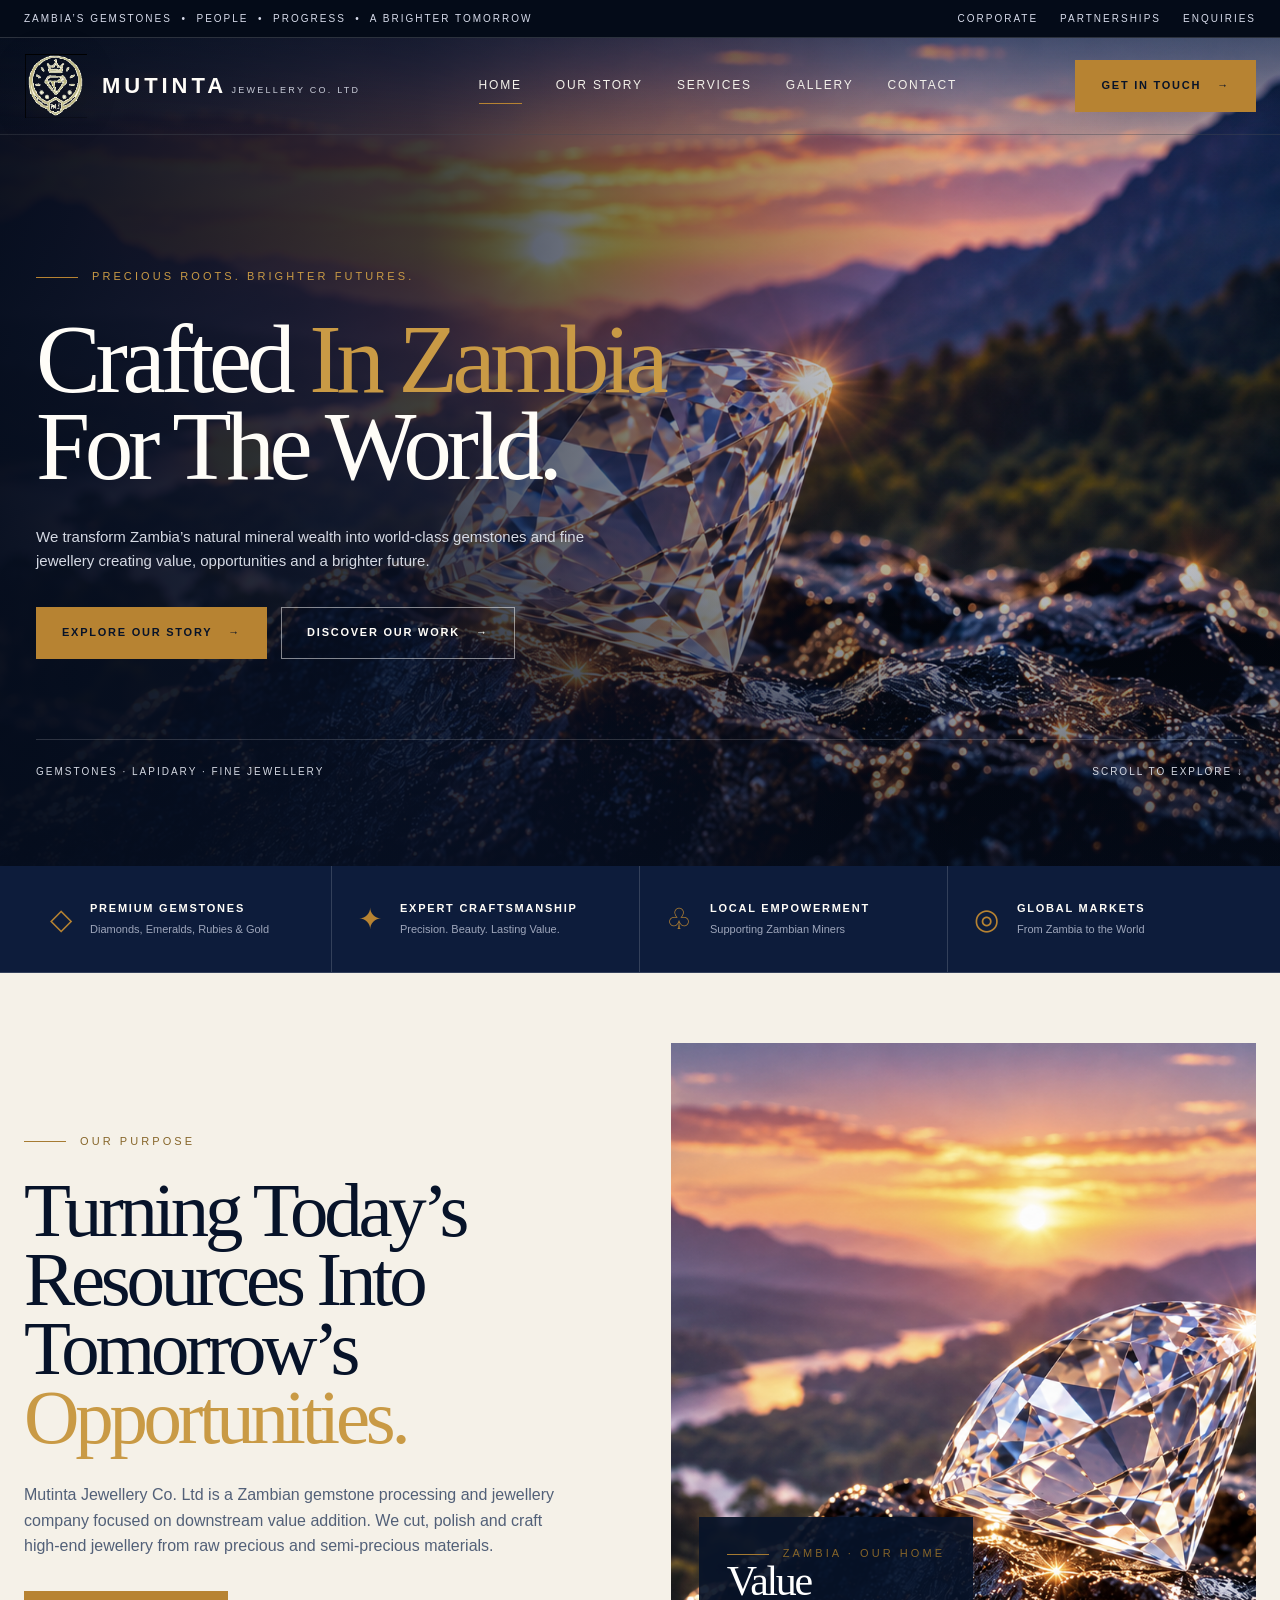
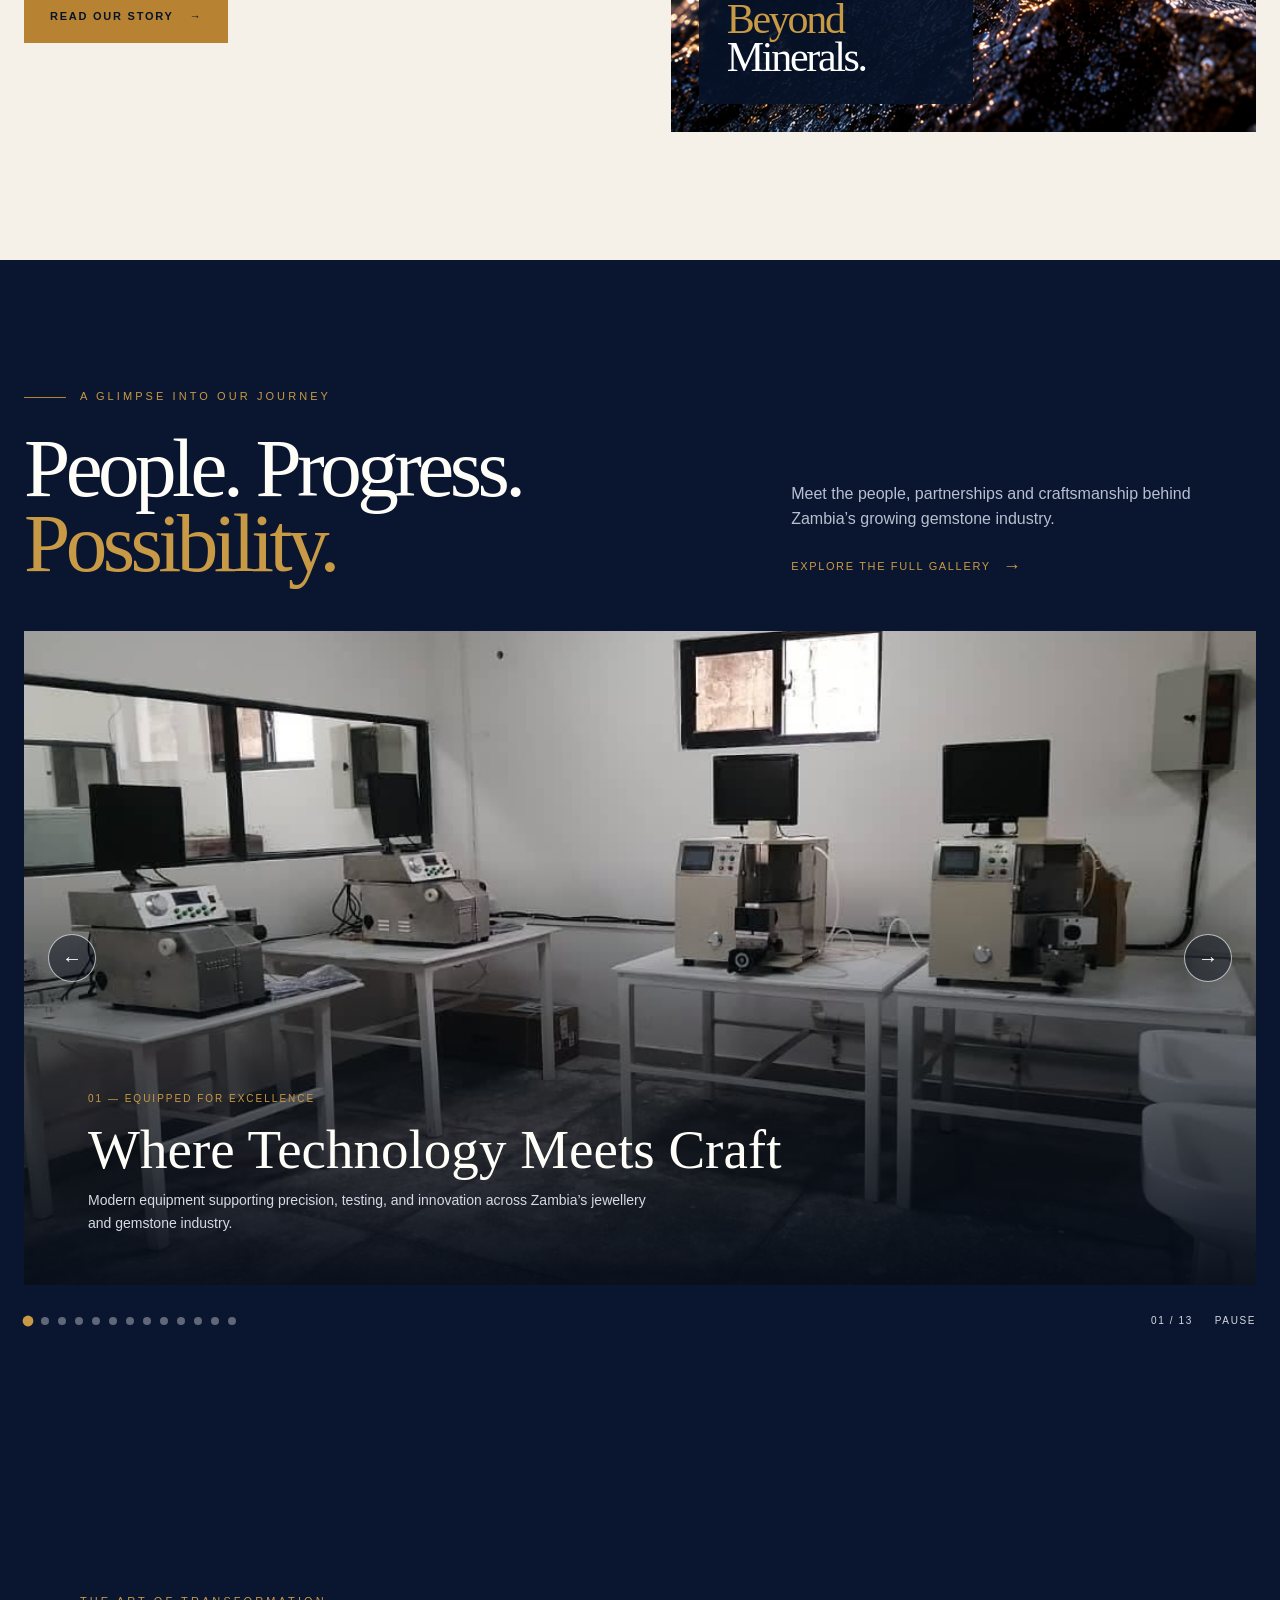
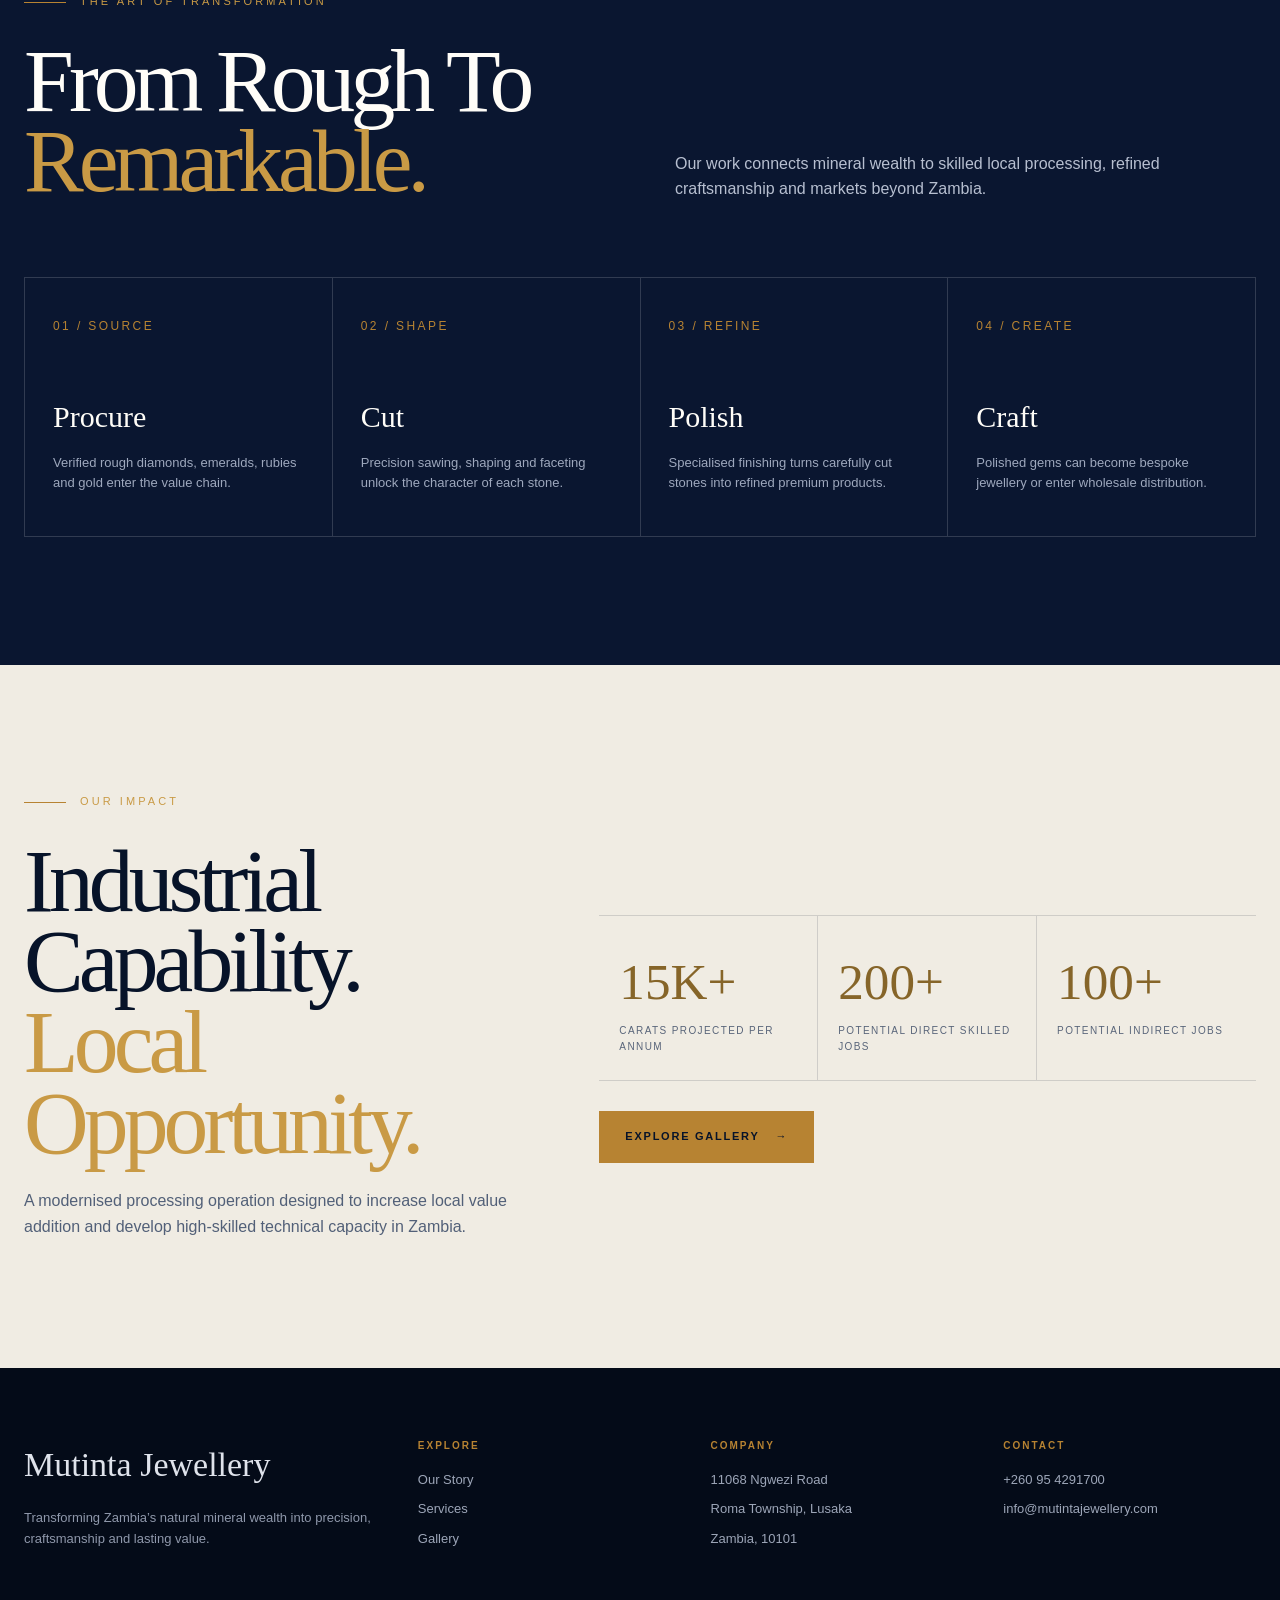
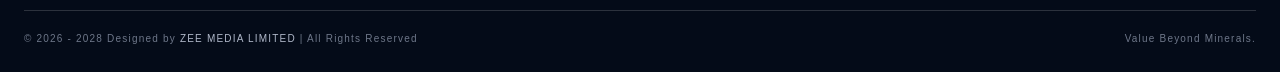
==== commit 1ba45bcc: "changed contact email" ====
--- a/index.html
+++ b/index.html
@@ -122,23 +122,25 @@
       tabindex="0"
     >
       <div class="home-carousel-frame">
-        <img
-          class="home-carousel-image"
-          src="assets/tech_1.jpg"
-          alt="Industry partners gathered outside a facility"
-          decoding="async"
-        >
+        <div class="home-carousel-visual">
+          <img
+            class="home-carousel-image"
+            src="assets/tech_1.jpg"
+            alt="Industry partners gathered outside a facility"
+            decoding="async"
+          >
+          <button class="home-carousel-arrow home-carousel-previous" type="button" aria-label="Show previous slide">
+            <span aria-hidden="true">←</span>
+          </button>
+          <button class="home-carousel-arrow home-carousel-next" type="button" aria-label="Show next slide">
+            <span aria-hidden="true">→</span>
+          </button>
+        </div>
         <div class="home-carousel-caption" aria-live="off">
           <span class="home-carousel-number">01 — Equipped for Excellence</span>
           <h3>Where Technology Meets Craft</h3>
           <p>Modern equipment supporting precision, testing, and innovation across Zambia’s jewellery and gemstone industry.</p>
         </div>
-        <button class="home-carousel-arrow home-carousel-previous" type="button" aria-label="Show previous slide">
-          <span aria-hidden="true">←</span>
-        </button>
-        <button class="home-carousel-arrow home-carousel-next" type="button" aria-label="Show next slide">
-          <span aria-hidden="true">→</span>
-        </button>
       </div>
 
       <div class="home-carousel-controls">
@@ -217,7 +219,7 @@
         <h3>Contact</h3>
         <ul>
           <li><a href="tel:+260954291700">+260 95 4291700</a></li>
-          <li><a href="mailto:mutintajewellery@gmail.com">mutintajewellery@gmail.com</a></li>
+          <li><a href="mailto:info@mutintajewellery.com">info@mutintajewellery.com</a></li>
         </ul>
       </div>
     </div>
--- a/style.css
+++ b/style.css
@@ -253,7 +253,8 @@
   position:relative;aspect-ratio:16 / 8.5;min-height:360px;overflow:hidden;
   background:#040b18
 }
-.home-carousel-frame::after{
+.home-carousel-visual{position:absolute;inset:0;overflow:hidden}
+.home-carousel-visual::after{
   content:"";position:absolute;inset:35% 0 0;
   z-index:2;pointer-events:none;
   background:linear-gradient(0deg,rgba(4,11,24,.93),transparent)
@@ -316,19 +317,49 @@
 .services{background:var(--navy);color:white}
 .services-intro{display:grid;grid-template-columns:1fr 1fr;gap:70px}
 .services-intro h1{font-size:clamp(65px,9vw,135px)}
-.services-intro p{align-self:start;max-width:520px;color:#526078;margin-top: 125px;}
-.service-list{margin-top:80px;border-top:1px solid var(--line)}
-.service-row{
-  display:grid;grid-template-columns:90px 1fr 1.2fr 80px;
-  gap:25px;align-items:center;
-  padding:34px 0;border-bottom:1px solid var(--line);
-  transition:padding .4s var(--ease),background .4s ease;
-}
-.service-row:hover{padding-left:20px;padding-right:20px;background:rgba(255,255,255,.025)}
-.service-number{color:var(--gold);font-size:12px;letter-spacing:.2em}
-.service-row h2{font-family:var(--serif);font-size:clamp(30px,3vw,48px);font-weight:400}
-.service-row p{color:#aeb6c7;font-size:13px}
-.service-arrow{font-size:25px;color:var(--gold);text-align:right}
+.services-intro p{align-self:start;max-width:520px;color:var(--muted);margin-top:clamp(24px,5vw,56px)}
+.service-list{
+  display:grid;grid-template-columns:repeat(2,minmax(0,1fr));
+  column-gap:clamp(24px,4vw,64px);row-gap:72px;align-items:start;margin-top:80px
+}
+.service-card{display:block;min-width:0}
+.service-card:nth-child(even){margin-top:64px}
+.service-visual{
+  position:relative;overflow:hidden;isolation:isolate;
+  aspect-ratio:1.3;background:var(--navy-2)
+}
+.service-visual::after{
+  position:absolute;inset:45% 0 0;z-index:1;content:"";
+  background:linear-gradient(0deg,rgba(4,11,24,.5),transparent);pointer-events:none
+}
+.service-image{
+  width:100%;height:100%;object-fit:cover;
+  transition:transform .8s var(--ease)
+}
+.service-card:hover .service-image,.service-card:focus-visible .service-image{transform:scale(1.045)}
+.service-number{
+  position:absolute;top:18px;left:18px;z-index:2;
+  display:grid;place-items:center;min-width:48px;height:34px;padding:0 10px;
+  border:1px solid rgba(255,255,255,.35);background:rgba(4,11,24,.58);
+  color:var(--gold-soft);font-size:10px;letter-spacing:.18em;backdrop-filter:blur(8px)
+}
+.service-arrow{
+  position:absolute;right:18px;bottom:18px;z-index:2;
+  display:grid;place-items:center;width:44px;height:44px;border-radius:50%;
+  background:var(--gold);color:var(--navy);font-size:20px;
+  transition:transform .35s var(--ease),background .35s ease
+}
+.service-card:hover .service-arrow,.service-card:focus-visible .service-arrow{
+  transform:rotate(45deg);background:var(--gold-soft)
+}
+.service-copy{padding:21px 4px 0;border-top:1px solid var(--line);margin-top:18px}
+.service-copy h2{
+  font-family:var(--serif);font-size:clamp(27px,3vw,40px);
+  font-weight:400;line-height:1.15;transition:color .3s ease
+}
+.service-card:hover .service-copy h2,.service-card:focus-visible .service-copy h2{color:var(--gold-soft)}
+.service-copy p{max-width:510px;margin-top:10px;color:var(--muted);font-size:13px}
+.service-card:focus-visible{outline:2px solid var(--gold-soft);outline-offset:8px}
 
 /* ---------- 10. CONTACT ---------- */
 .contact{background:#f5f1e8;color:var(--navy)}
@@ -463,9 +494,18 @@
   .story-visuals{grid-template-columns:1fr;grid-template-rows:none;gap:14px;margin-top:45px}
   .story-visual-card,.story-visual-feature{grid-row:auto;min-height:260px}
   .story-visual-feature{min-height:340px}
-  .home-carousel-frame{aspect-ratio:4 / 3;min-height:0}
-  .home-carousel-frame::after{inset:20% 0 0}
-  .home-carousel-caption{left:24px;right:76px;bottom:24px}
+  .home-carousel-frame{
+    display:flex;flex-direction:column;aspect-ratio:auto;min-height:0;overflow:visible
+  }
+  .home-carousel-visual{
+    position:relative;inset:auto;width:100%;aspect-ratio:4 / 3;flex:none
+  }
+  .home-carousel-visual::after{display:none}
+  .home-carousel-caption{
+    position:relative;inset:auto;max-width:none;padding:18px 20px 22px;
+    background:#040b18;transform:none
+  }
+  .home-carousel.is-changing .home-carousel-caption{transform:translateY(8px)}
   .home-carousel-caption p{font-size:12px}
   .home-carousel-arrow{width:40px;height:40px}
   .home-carousel-previous{left:14px}
@@ -477,9 +517,13 @@
   .feature{border-bottom:1px solid var(--line)}
   .feature:nth-child(2){border-right:0}
   .services-intro,.process-head{grid-template-columns:1fr}
-  .service-row{grid-template-columns:45px 1fr 35px}
-  .service-row p{grid-column:2}
-  .service-arrow{grid-column:3;grid-row:1}
+  .service-list{grid-template-columns:1fr;row-gap:38px;margin-top:52px}
+  .service-card:nth-child(even){margin-top:0}
+  .service-visual{aspect-ratio:1.22}
+  .service-number{top:14px;left:14px}
+  .service-arrow{right:14px;bottom:14px}
+  .service-copy{padding-top:16px;margin-top:14px}
+  .service-copy h2{font-size:clamp(27px,7vw,36px)}
   .stat-grid{grid-template-columns:1fr}
   .stat{border-right:0;border-bottom:1px solid var(--dark-line)}
   .stat:last-child{border-bottom:0}
@@ -499,9 +543,9 @@
   .feature{border-right:0}
   .footer-grid{grid-template-columns:1fr}
   .hero-actions .button{width:100%}
-  .home-carousel-caption{left:18px;right:64px;bottom:18px}
   .home-carousel-caption h3{font-size:27px}
-  .home-carousel-caption p{font-size:11px;line-height:1.5}
+  .home-carousel-caption{padding:16px 16px 20px}
+  .home-carousel-caption p{font-size:12px;line-height:1.6}
   .home-carousel-number{font-size:9px}
   .home-carousel-arrow{width:34px;height:34px;font-size:16px}
   .home-carousel-previous{left:10px}
